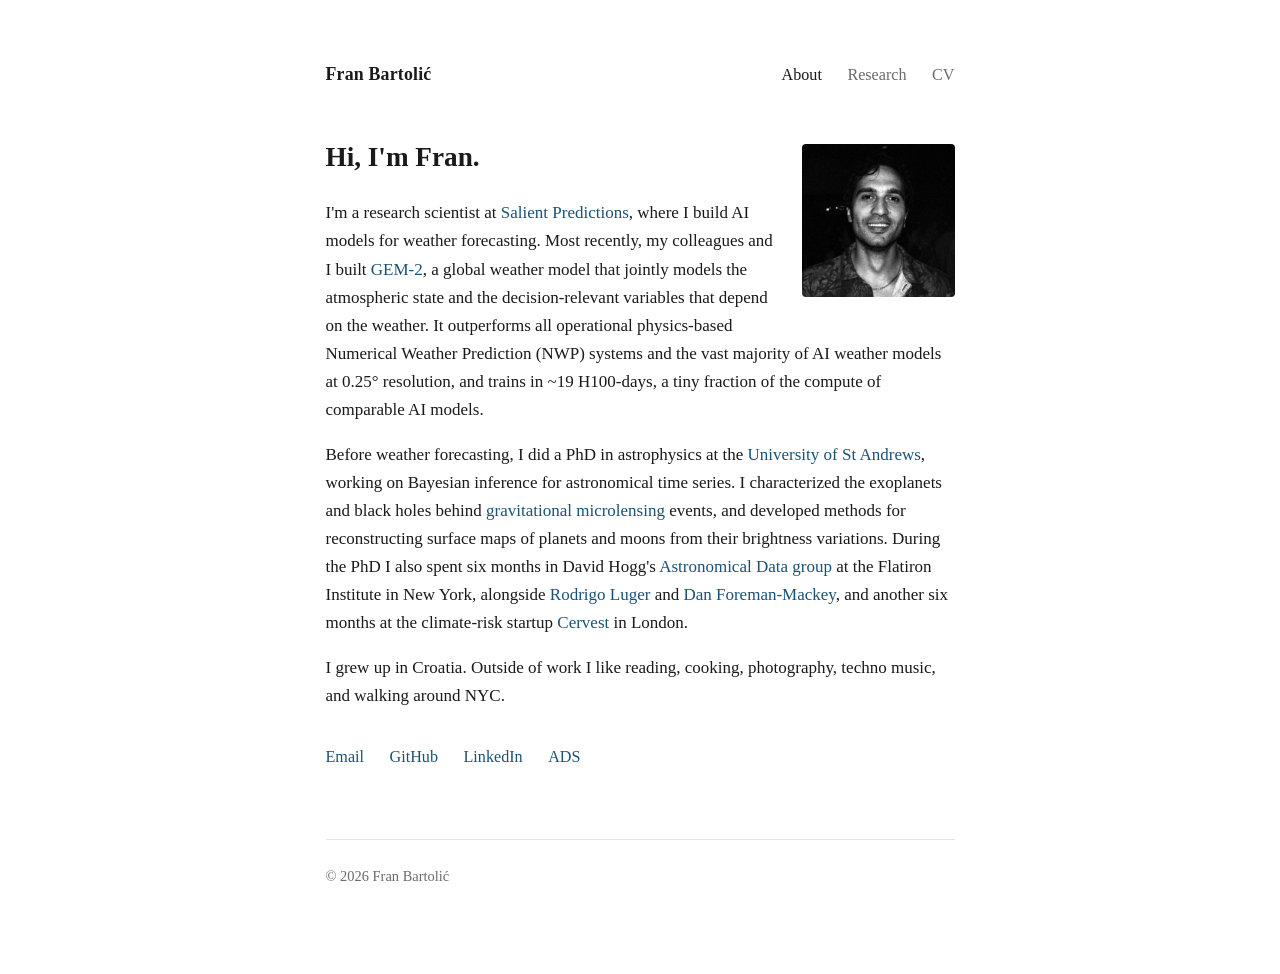
==== index.html @ ae3e8182 "Rebuild personal site as minimal static HTML/CSS Replace the Jekyll academicpages template with a ha" ====
<!DOCTYPE html>
<html lang="en">
<head>
<meta charset="utf-8">
<meta name="viewport" content="width=device-width, initial-scale=1">
<title>Fran Bartolić</title>
<meta name="description" content="Fran Bartolić, research scientist building AI models for weather forecasting.">
<link rel="stylesheet" href="style.css">
</head>
<body>
<header class="site">
  <a class="name" href="./">Fran Bartolić</a>
  <nav>
    <a href="./" aria-current="page">About</a>
    <a href="research/">Research</a>
    <a href="cv/">CV</a>
  </nav>
</header>

<main>
  <img class="portrait" src="images/profile.jpg" alt="Portrait of Fran Bartolić">

  <h1>Hi, I'm Fran.</h1>

  <p>
    I'm a research scientist at <a href="https://www.salientpredictions.com/">Salient Predictions</a>,
    where I build AI models for weather forecasting. Most recently, my colleagues and I built
    <a href="https://arxiv.org/abs/2601.03753">GEM-2</a>, a global weather model that jointly models
    the atmospheric state and the decision-relevant variables that depend on the weather.
    It outperforms all operational physics-based Numerical Weather Prediction (NWP) systems and
    the vast majority of AI weather models at 0.25&deg; resolution, and trains in ~19 H100-days,
    a tiny fraction of the compute of comparable AI models.
  </p>

  <p>
    Before weather forecasting, I did a PhD in astrophysics at the
    <a href="https://www.st-andrews.ac.uk/">University of St Andrews</a>, working on Bayesian
    inference for astronomical time series. I characterized the exoplanets and black holes
    behind
    <a href="https://en.wikipedia.org/wiki/Gravitational_microlensing">gravitational microlensing</a>
    events, and developed methods for reconstructing surface maps of planets and moons
    from their brightness variations.
    During the PhD I also spent six months in David Hogg's
    <a href="https://www.simonsfoundation.org/flatiron/center-for-computational-astrophysics/astronomical-data/">Astronomical
    Data group</a> at the Flatiron Institute in New York, alongside <a href="https://luger.dev/">Rodrigo Luger</a> and
    <a href="https://dfm.io/">Dan Foreman-Mackey</a>, and another six months at the
    climate-risk startup <a href="https://www.mitigasolutions.com/earthscan">Cervest</a> in London.
  </p>

  <p>
    I grew up in Croatia. Outside of work I like reading, cooking, photography, techno music,
    and walking around NYC.
  </p>

  <ul class="links">
    <li><a href="mailto:fbartolic@salientpredictions.com">Email</a></li>
    <li><a href="https://github.com/fbartolic">GitHub</a></li>
    <li><a href="https://www.linkedin.com/in/fbartolic/">LinkedIn</a></li>
    <li><a href="https://ui.adsabs.harvard.edu/search/q=author%3A%22Bartoli%C4%87%2C%20F%22">ADS</a></li>
  </ul>
</main>

<footer class="site">
  &copy; 2026 Fran Bartolić
</footer>
</body>
</html>
---- style.css ----
:root {
  --bg: #ffffff;
  --text: #1a1a1a;
  --muted: #6b6b6b;
  --link: #1a5276;
  --rule: #e5e5e5;
}

@media (prefers-color-scheme: dark) {
  :root {
    --bg: #16181c;
    --text: #e8e6e3;
    --muted: #9a9a9a;
    --link: #7fb3d5;
    --rule: #2e3238;
  }
}

* {
  box-sizing: border-box;
}

html {
  font-size: 17px;
}

body {
  margin: 0 auto;
  padding: 3.5rem 1.5rem 5rem;
  max-width: 40rem;
  background: var(--bg);
  color: var(--text);
  font-family: Charter, "Bitstream Charter", "Sitka Text", Cambria, Georgia, serif;
  line-height: 1.65;
  -webkit-font-smoothing: antialiased;
}

header.site {
  display: flex;
  align-items: baseline;
  justify-content: space-between;
  flex-wrap: wrap;
  gap: 0.5rem 1.5rem;
  margin-bottom: 3rem;
}

header.site .name {
  font-size: 1.05rem;
  font-weight: 700;
  letter-spacing: 0.01em;
  color: var(--text);
  text-decoration: none;
}

nav a {
  margin-left: 1.25rem;
  color: var(--muted);
  text-decoration: none;
  font-size: 0.95rem;
}

nav a:first-child {
  margin-left: 0;
}

nav a:hover,
nav a[aria-current="page"] {
  color: var(--text);
}

h1 {
  font-size: 1.6rem;
  line-height: 1.25;
  margin: 0 0 1.5rem;
  font-weight: 700;
}

h2 {
  font-size: 1.15rem;
  margin: 2.5rem 0 0.75rem;
  font-weight: 700;
}

p {
  margin: 0 0 1rem;
}

a {
  color: var(--link);
  text-decoration: none;
}

a:hover {
  text-decoration: underline;
}

img.portrait {
  width: 9rem;
  height: 9rem;
  object-fit: cover;
  border-radius: 4px;
  float: right;
  margin: 0.25rem 0 1rem 1.5rem;
}

figure {
  margin: 1.5rem 0;
}

figure img {
  max-width: 100%;
  border-radius: 4px;
}

figcaption {
  font-size: 0.85rem;
  color: var(--muted);
  margin-top: 0.5rem;
}

ul.links {
  list-style: none;
  padding: 0;
  margin: 2rem 0 0;
  display: flex;
  flex-wrap: wrap;
  gap: 0.25rem 1.5rem;
  font-size: 0.95rem;
}

ul.pubs {
  list-style: none;
  padding: 0;
  margin: 0;
}

ul.pubs li {
  margin-bottom: 1.1rem;
  padding-left: 0;
}

ul.pubs .venue {
  color: var(--muted);
  font-size: 0.9rem;
}

dl.cv {
  margin: 0;
}

dl.cv dt {
  font-weight: 700;
  margin-top: 1.25rem;
}

dl.cv dd {
  margin: 0.15rem 0 0;
  color: var(--text);
}

dl.cv dd .where {
  color: var(--muted);
  font-size: 0.9rem;
}

hr {
  border: none;
  border-top: 1px solid var(--rule);
  margin: 2.5rem 0;
}

footer.site {
  margin-top: 4rem;
  padding-top: 1.5rem;
  border-top: 1px solid var(--rule);
  font-size: 0.85rem;
  color: var(--muted);
}

@media (max-width: 480px) {
  img.portrait {
    float: none;
    display: block;
    margin: 0 0 1.5rem;
  }
}
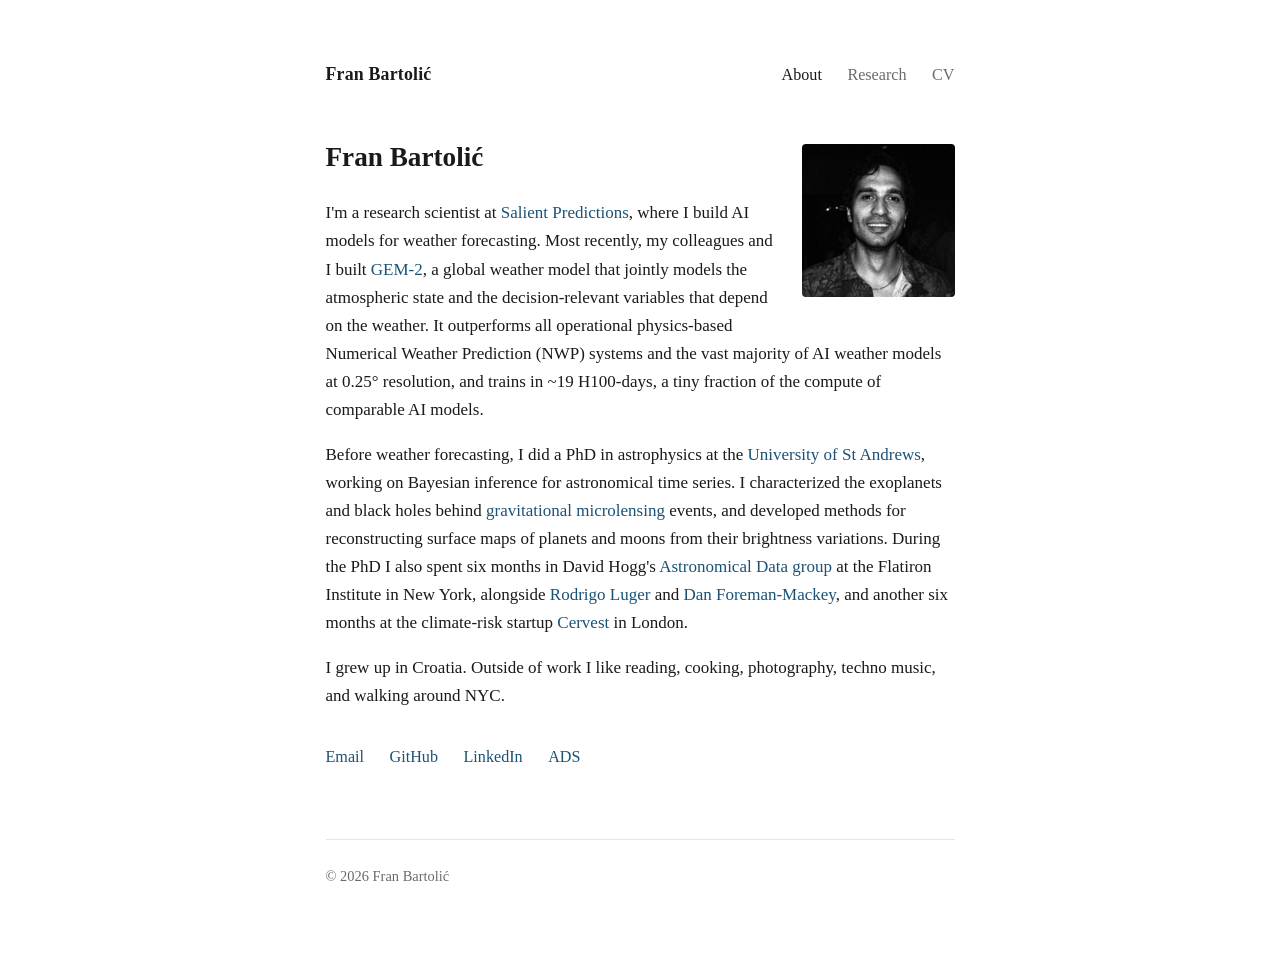
==== commit c8417802: "Improve homepage title and meta description for search Drop the "Hi, I'm Fran" h1 greeting in favor " ====
--- a/index.html
+++ b/index.html
@@ -4,7 +4,7 @@
 <meta charset="utf-8">
 <meta name="viewport" content="width=device-width, initial-scale=1">
 <title>Fran Bartolić</title>
-<meta name="description" content="Fran Bartolić, research scientist building AI models for weather forecasting.">
+<meta name="description" content="Fran Bartolić is a research scientist at Salient Predictions building AI models for weather forecasting. Previously a PhD in astrophysics.">
 <link rel="stylesheet" href="style.css">
 </head>
 <body>
@@ -20,7 +20,7 @@
 <main>
   <img class="portrait" src="images/profile.jpg" alt="Portrait of Fran Bartolić">
 
-  <h1>Hi, I'm Fran.</h1>
+  <h1>Fran Bartolić</h1>
 
   <p>
     I'm a research scientist at <a href="https://www.salientpredictions.com/">Salient Predictions</a>,
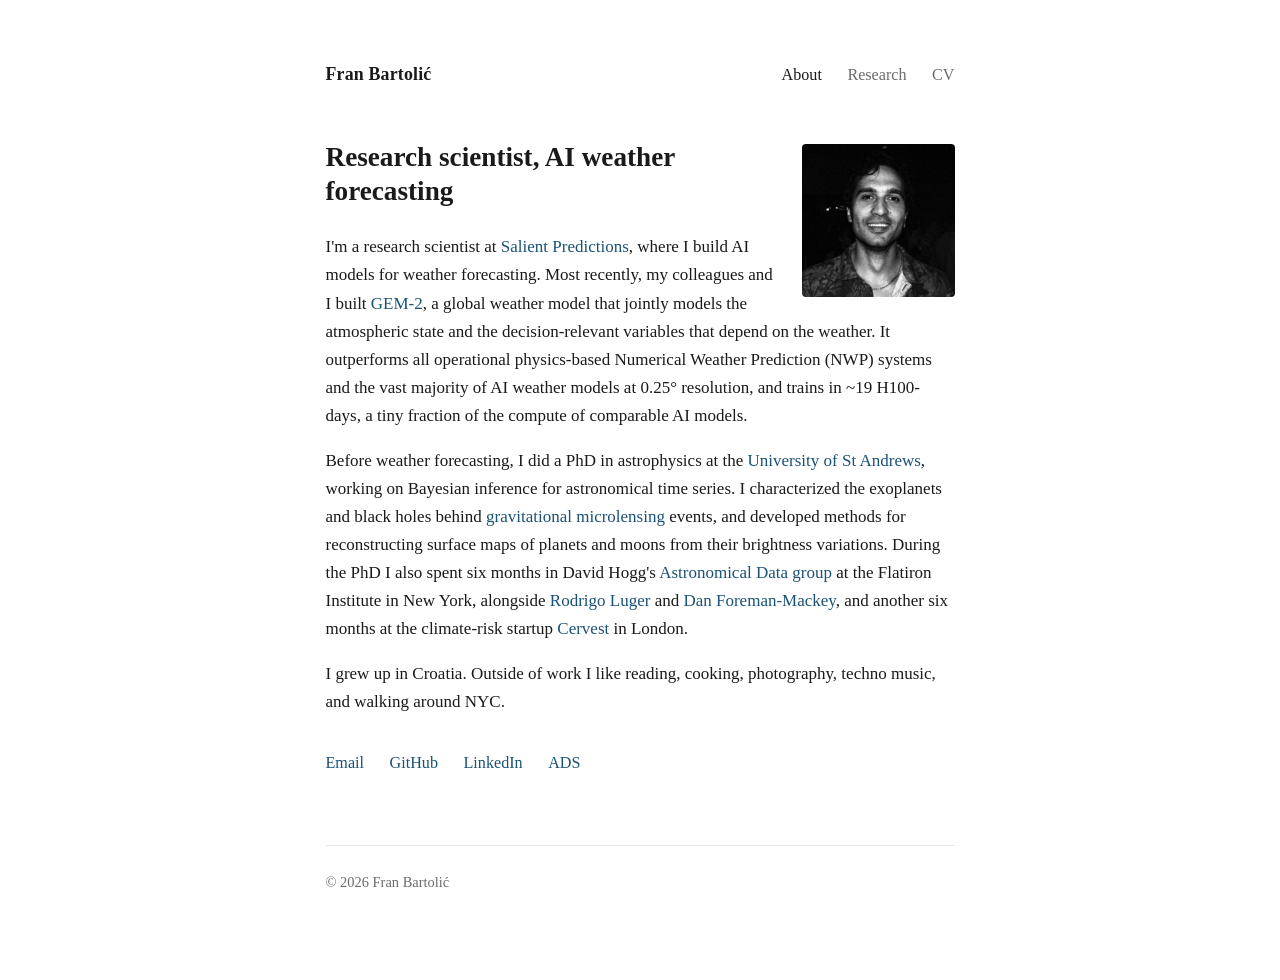
==== commit e6877019: "Use a role tagline as the homepage h1 Co-Authored-By: Claude Fable 5 <noreply@anthropic.com>" ====
--- a/index.html
+++ b/index.html
@@ -20,7 +20,7 @@
 <main>
   <img class="portrait" src="images/profile.jpg" alt="Portrait of Fran Bartolić">
 
-  <h1>Fran Bartolić</h1>
+  <h1>Research scientist, AI weather forecasting</h1>
 
   <p>
     I'm a research scientist at <a href="https://www.salientpredictions.com/">Salient Predictions</a>,
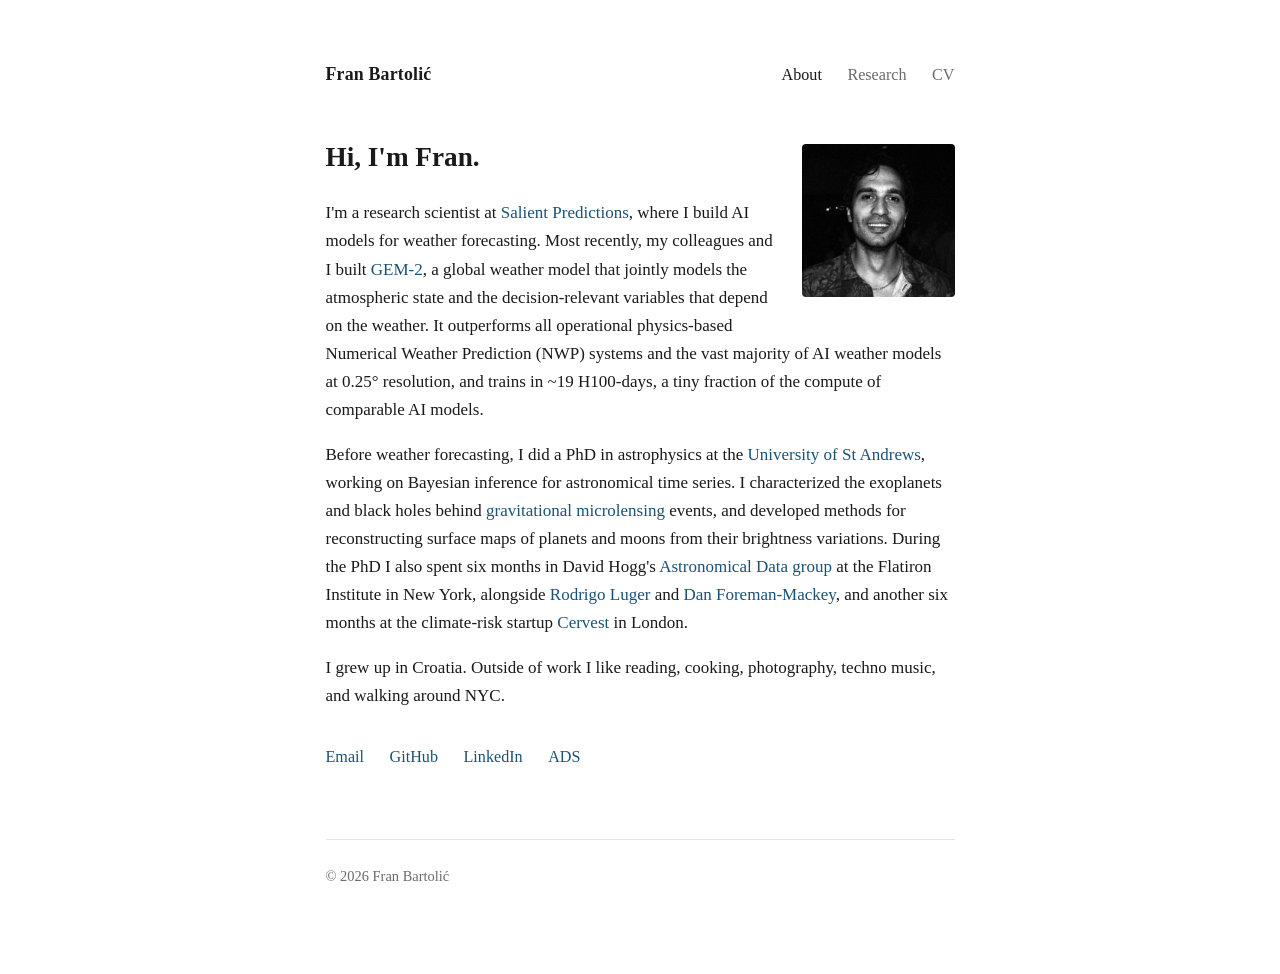
==== commit 67636a9b: "Restore "Hi, I'm Fran" homepage h1 Co-Authored-By: Claude Fable 5 <noreply@anthropic.com>" ====
--- a/index.html
+++ b/index.html
@@ -20,7 +20,7 @@
 <main>
   <img class="portrait" src="images/profile.jpg" alt="Portrait of Fran Bartolić">
 
-  <h1>Research scientist, AI weather forecasting</h1>
+  <h1>Hi, I'm Fran.</h1>
 
   <p>
     I'm a research scientist at <a href="https://www.salientpredictions.com/">Salient Predictions</a>,
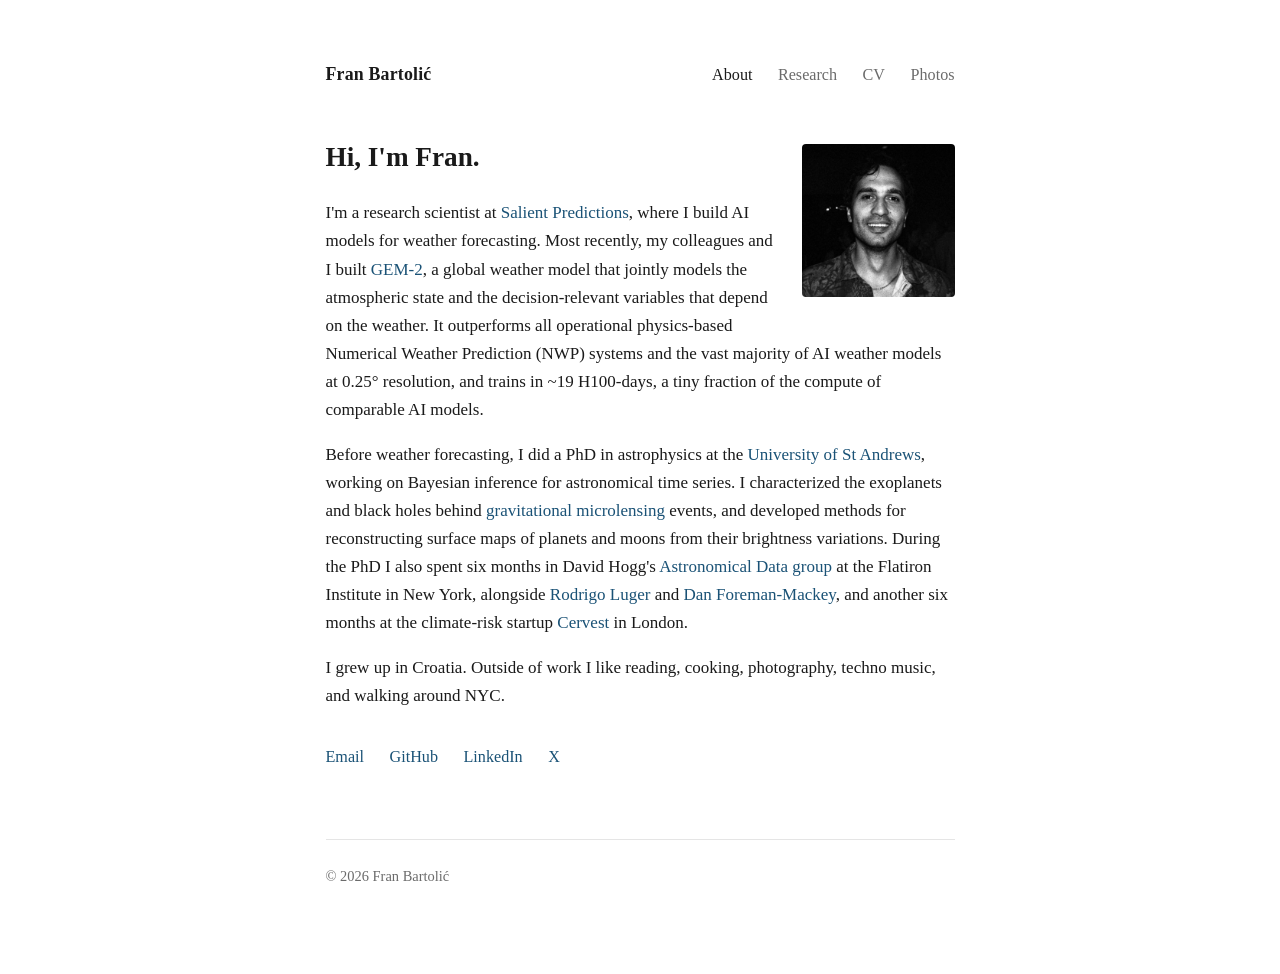
==== commit a3d1380a: "Add Photos gallery Add a Photos page: a masonry grid of 56 photographs with a full-screen lightbox (" ====
--- a/index.html
+++ b/index.html
@@ -14,6 +14,7 @@
     <a href="./" aria-current="page">About</a>
     <a href="research/">Research</a>
     <a href="cv/">CV</a>
+    <a href="photos/">Photos</a>
   </nav>
 </header>
 
@@ -56,7 +57,7 @@
     <li><a href="mailto:fbartolic@salientpredictions.com">Email</a></li>
     <li><a href="https://github.com/fbartolic">GitHub</a></li>
     <li><a href="https://www.linkedin.com/in/fbartolic/">LinkedIn</a></li>
-    <li><a href="https://ui.adsabs.harvard.edu/search/q=author%3A%22Bartoli%C4%87%2C%20F%22">ADS</a></li>
+    <li><a href="https://x.com/fbartolic">X</a></li>
   </ul>
 </main>
 
--- a/style.css
+++ b/style.css
@@ -184,3 +184,122 @@
     margin: 0 0 1.5rem;
   }
 }
+
+/* Photo gallery */
+.grid {
+  width: min(78rem, calc(100vw - 3rem));
+  position: relative;
+  left: 50%;
+  transform: translateX(-50%);
+  columns: 4 220px;
+  column-gap: 14px;
+}
+
+.grid .shot {
+  display: block;
+  margin: 0 0 14px;
+  break-inside: avoid;
+  line-height: 0;
+}
+
+.grid .shot img {
+  width: 100%;
+  height: auto;
+  display: block;
+  border-radius: 1px;
+  transition: transform 0.2s ease;
+}
+
+.grid .shot:hover img {
+  transform: scale(1.02);
+}
+
+.lightbox {
+  display: none;
+  position: fixed;
+  inset: 0;
+  z-index: 100;
+  background: rgba(0, 0, 0, 0.97);
+  cursor: zoom-out;
+}
+
+.lightbox.on {
+  display: flex;
+  align-items: center;
+  justify-content: center;
+}
+
+.lb-stage {
+  margin: 0;
+  max-width: 92vw;
+  max-height: 92vh;
+  display: flex;
+  flex-direction: column;
+  align-items: center;
+}
+
+.lb-stage img {
+  max-width: 92vw;
+  max-height: 86vh;
+  object-fit: contain;
+  border-radius: 1px;
+  cursor: default;
+}
+
+.lb-stage figcaption {
+  color: #cfcfcf;
+  font-size: 0.85rem;
+  margin-top: 0.75rem;
+  letter-spacing: 0.02em;
+}
+
+.lightbox button {
+  position: absolute;
+  background: none;
+  border: none;
+  color: #fff;
+  opacity: 0.7;
+  cursor: pointer;
+  font-family: inherit;
+  line-height: 1;
+  padding: 0.5rem;
+}
+
+.lightbox button:hover {
+  opacity: 1;
+}
+
+.lb-close {
+  top: 0.5rem;
+  right: 1rem;
+  font-size: 2.5rem;
+}
+
+.lb-prev,
+.lb-next {
+  top: 50%;
+  transform: translateY(-50%);
+  font-size: 3.5rem;
+}
+
+.lb-prev {
+  left: 0.5rem;
+}
+
+.lb-next {
+  right: 0.5rem;
+}
+
+@media (max-width: 600px) {
+  .grid {
+    columns: 2 140px;
+    column-gap: 8px;
+  }
+  .grid .shot {
+    margin-bottom: 8px;
+  }
+  .lb-prev,
+  .lb-next {
+    font-size: 2.5rem;
+  }
+}
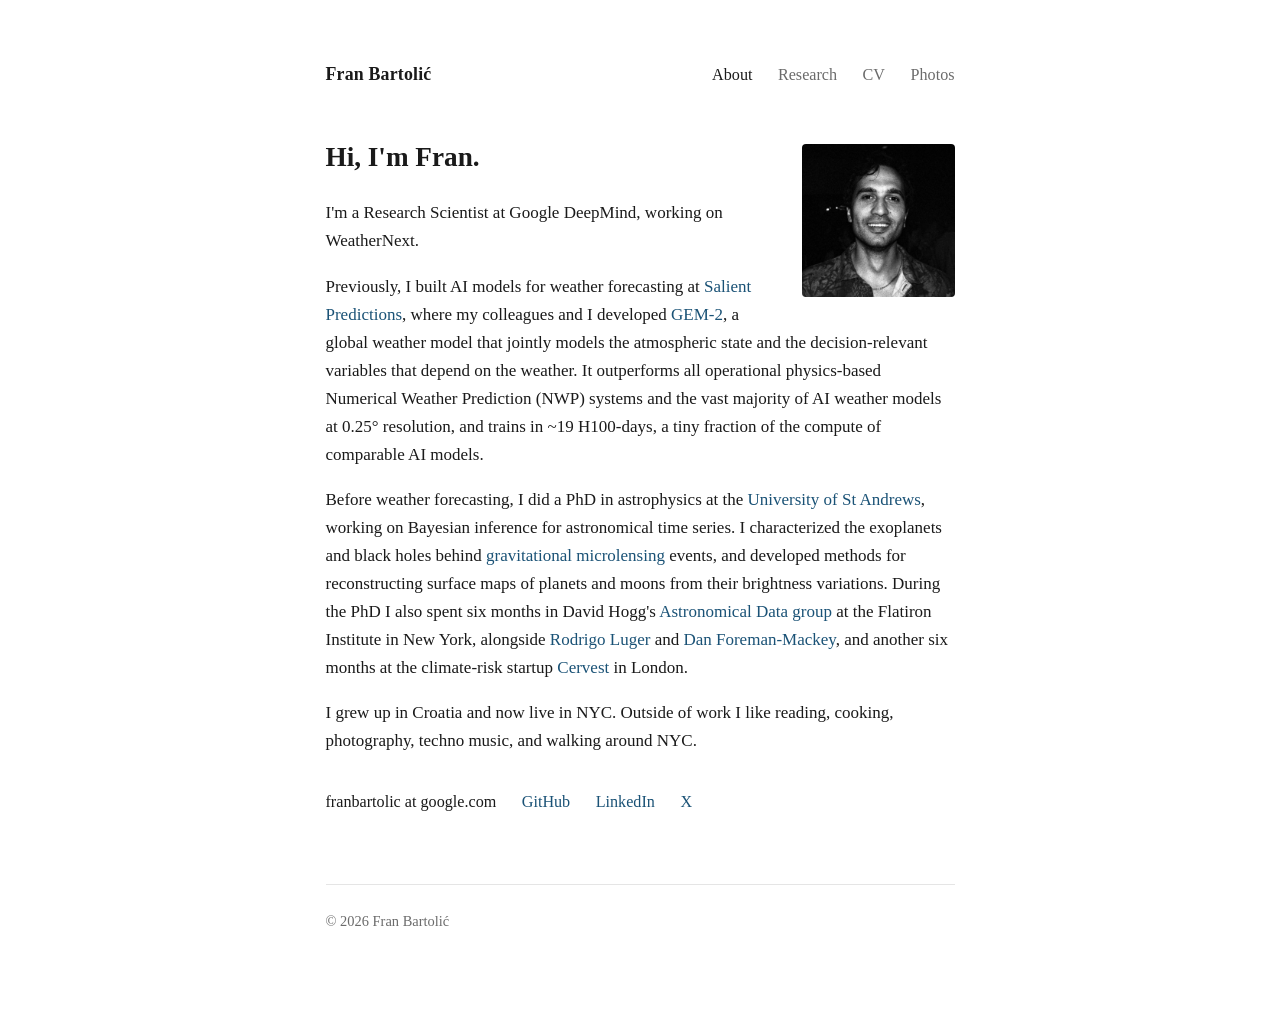
==== commit 9573a755: "Update research role, publications, and CV design" ====
--- a/index.html
+++ b/index.html
@@ -4,7 +4,7 @@
 <meta charset="utf-8">
 <meta name="viewport" content="width=device-width, initial-scale=1">
 <title>Fran Bartolić</title>
-<meta name="description" content="Fran Bartolić is a research scientist at Salient Predictions building AI models for weather forecasting. Previously a PhD in astrophysics.">
+<meta name="description" content="Fran Bartolić is a Research Scientist at Google DeepMind working on WeatherNext. Previously a PhD in astrophysics.">
 <link rel="stylesheet" href="style.css">
 </head>
 <body>
@@ -24,8 +24,12 @@
   <h1>Hi, I'm Fran.</h1>
 
   <p>
-    I'm a research scientist at <a href="https://www.salientpredictions.com/">Salient Predictions</a>,
-    where I build AI models for weather forecasting. Most recently, my colleagues and I built
+    I'm a Research Scientist at Google DeepMind, working on WeatherNext.
+  </p>
+
+  <p>
+    Previously, I built AI models for weather forecasting at
+    <a href="https://www.salientpredictions.com/">Salient Predictions</a>, where my colleagues and I developed
     <a href="https://arxiv.org/abs/2601.03753">GEM-2</a>, a global weather model that jointly models
     the atmospheric state and the decision-relevant variables that depend on the weather.
     It outperforms all operational physics-based Numerical Weather Prediction (NWP) systems and
@@ -49,12 +53,12 @@
   </p>
 
   <p>
-    I grew up in Croatia. Outside of work I like reading, cooking, photography, techno music,
+    I grew up in Croatia and now live in NYC. Outside of work I like reading, cooking, photography, techno music,
     and walking around NYC.
   </p>
 
   <ul class="links">
-    <li><a href="mailto:fbartolic@salientpredictions.com">Email</a></li>
+    <li>franbartolic at google.com</li>
     <li><a href="https://github.com/fbartolic">GitHub</a></li>
     <li><a href="https://www.linkedin.com/in/fbartolic/">LinkedIn</a></li>
     <li><a href="https://x.com/fbartolic">X</a></li>
--- a/style.css
+++ b/style.css
@@ -179,9 +179,9 @@
 
 @media (max-width: 480px) {
   img.portrait {
-    float: none;
-    display: block;
-    margin: 0 0 1.5rem;
+    width: 6.5rem;
+    height: 6.5rem;
+    margin: 0.25rem 0 0.75rem 1rem;
   }
 }
 
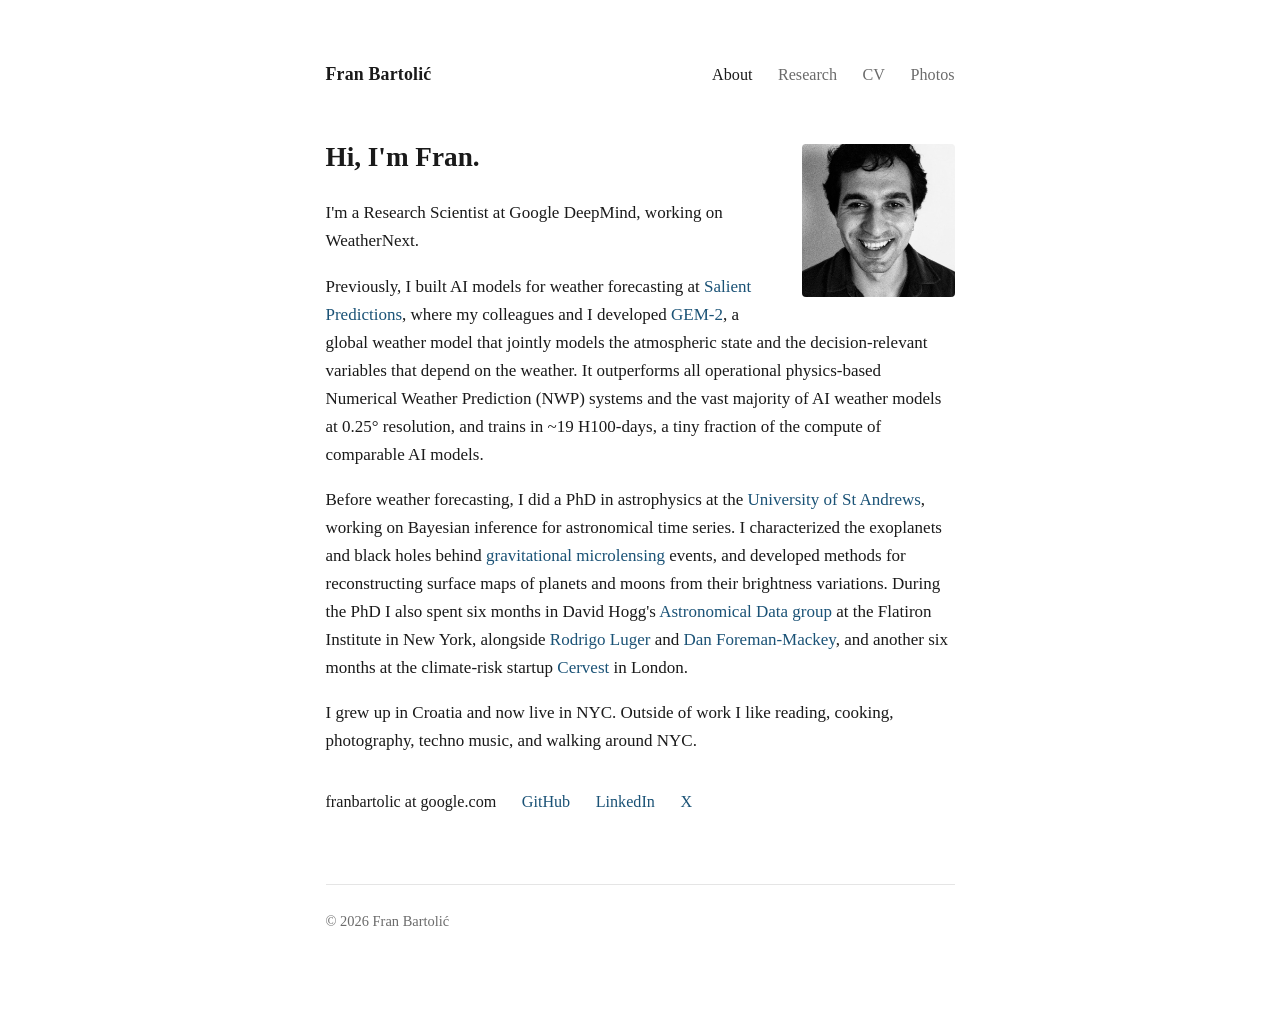
==== commit 1cded50d: "Update website portrait" ====
--- a/index.html
+++ b/index.html
@@ -19,7 +19,7 @@
 </header>
 
 <main>
-  <img class="portrait" src="images/profile.jpg" alt="Portrait of Fran Bartolić">
+  <img class="portrait" src="images/profile.jpg?v=20260927" alt="Portrait of Fran Bartolić">
 
   <h1>Hi, I'm Fran.</h1>
 
